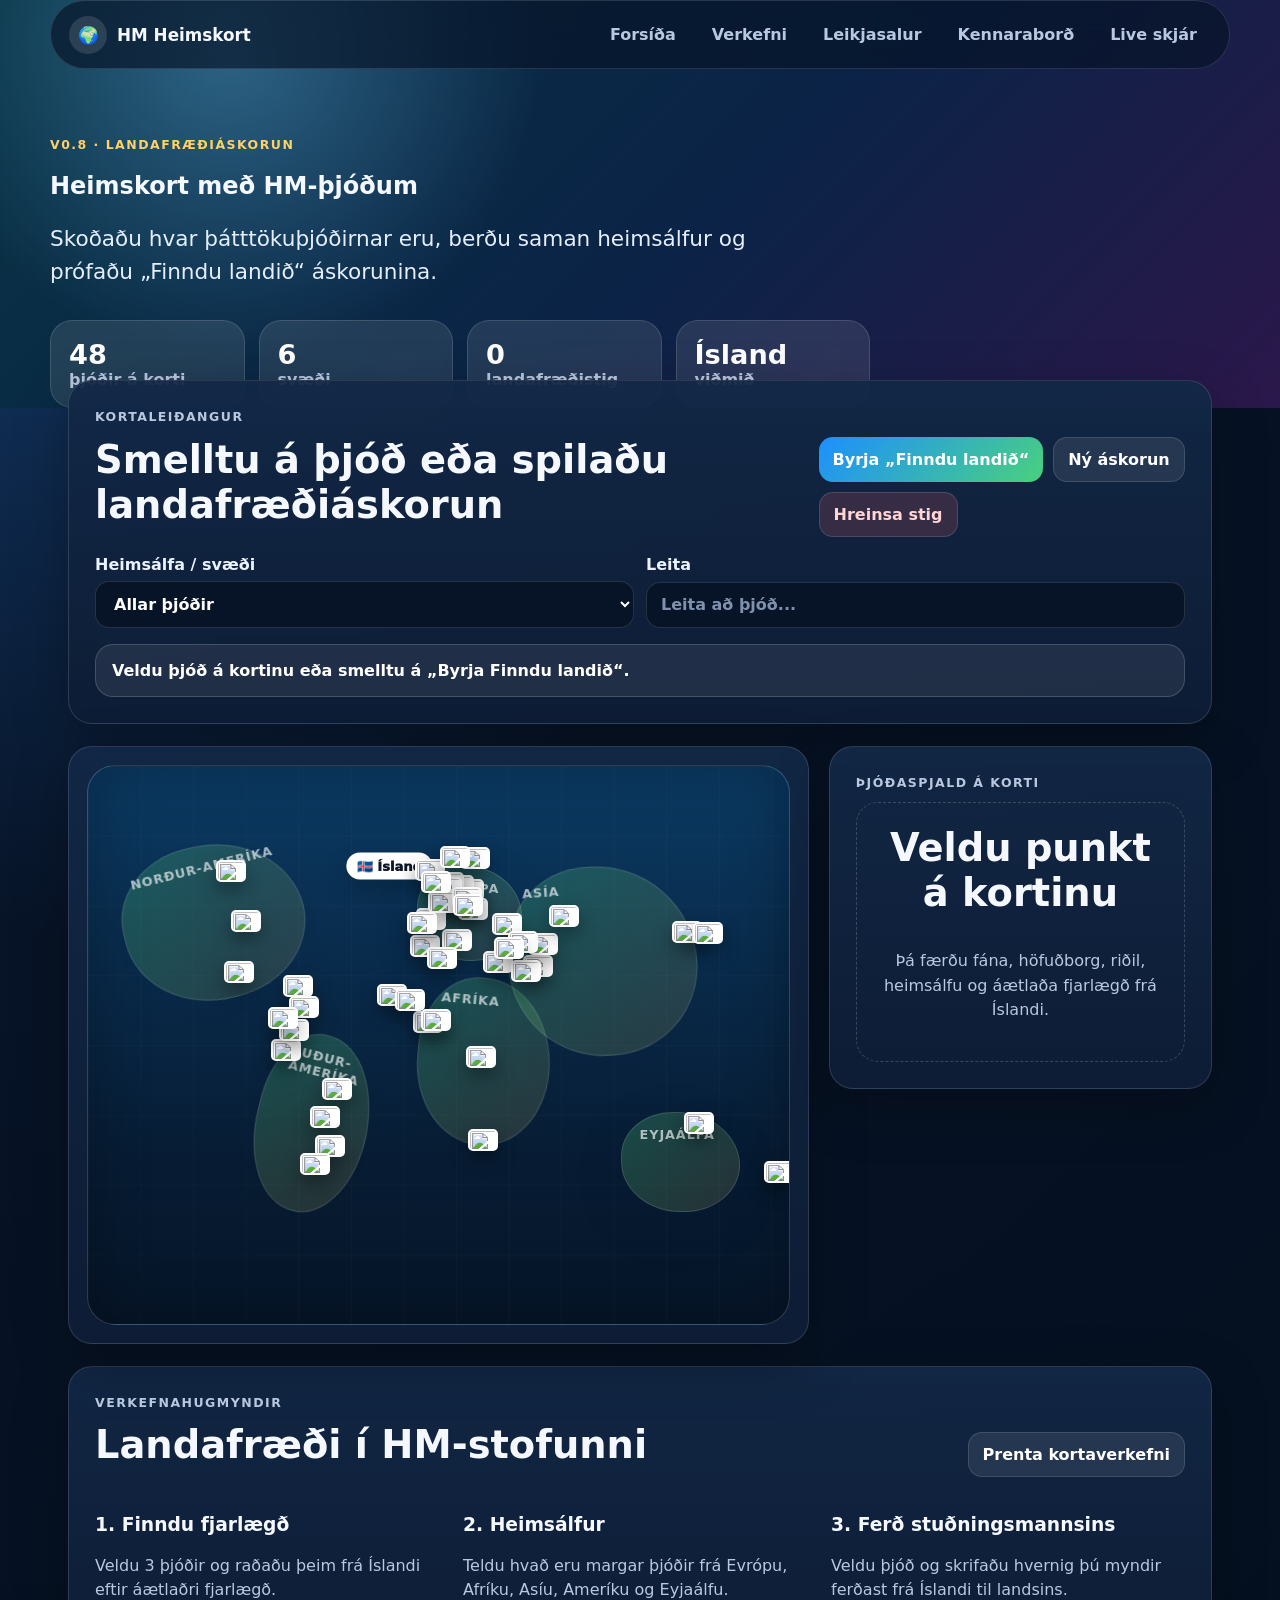
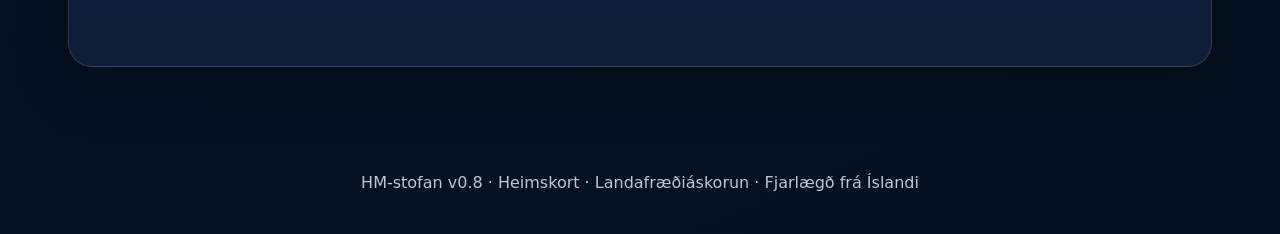
==== heimskort.html @ f8758a0c "Add v0.8 heimskort and fix game backgrounds" ====
<!doctype html>
<html lang="is">
<head>
  <meta charset="utf-8">
  <meta name="viewport" content="width=device-width, initial-scale=1">
  <title>Heimskort · HM-stofan 2026</title>
  <link rel="stylesheet" href="styles.css">
</head>
<body class="mapBody">
  <header class="subHero mapHero">
    <nav class="topbar">
      <div class="brand"><span class="ball">🌍</span><span>HM Heimskort</span></div>
      <div class="navlinks">
        <a href="index.html">Forsíða</a>
        <a href="verkefni.html">Verkefni</a>
        <a href="leikjasalur.html">Leikjasalur</a>
        <a href="kennarabord.html">Kennaraborð</a>
        <a href="skjar.html">Live skjár</a>
      </div>
    </nav>
    <section class="heroContent compactHero">
      <p class="eyebrow">v0.8 · Landafræðiáskorun</p>
      <h1>Heimskort með HM-þjóðum</h1>
      <p class="lead">Skoðaðu hvar þátttökuþjóðirnar eru, berðu saman heimsálfur og prófaðu „Finndu landið“ áskorunina.</p>
      <div class="heroStats">
        <div><strong>48</strong><span>þjóðir á korti</span></div>
        <div><strong id="continentCount">6</strong><span>svæði</span></div>
        <div><strong id="geoScoreHero">0</strong><span>landafræðistig</span></div>
        <div><strong>Ísland</strong><span>viðmið</span></div>
      </div>
    </section>
  </header>

  <main>
    <section class="panel mapControlPanel">
      <div class="sectionHead">
        <div>
          <p class="eyebrow">Kortaleiðangur</p>
          <h2>Smelltu á þjóð eða spilaðu landafræðiáskorun</h2>
        </div>
        <div class="buttonRow">
          <button id="geoChallengeBtn" class="primaryBtn" type="button">Byrja „Finndu landið“</button>
          <button id="newGeoQuestion" class="ghostBtn" type="button">Ný áskorun</button>
          <button id="resetGeoScore" class="dangerBtn" type="button">Hreinsa stig</button>
        </div>
      </div>
      <div class="mapFilters">
        <label>Heimsálfa / svæði
          <select id="continentFilter"><option value="all">Allar þjóðir</option></select>
        </label>
        <label>Leita
          <input id="mapSearch" type="search" placeholder="Leita að þjóð...">
        </label>
      </div>
      <div id="geoQuestion" class="geoQuestionBox">Veldu þjóð á kortinu eða smelltu á „Byrja Finndu landið“.</div>
    </section>

    <section class="mapLayout">
      <div class="panel worldMapPanel">
        <div class="worldMap" id="worldMap" aria-label="Heimskort með HM þjóðum">
          <div class="continentBlob northAmerica"><span>Norður-Ameríka</span></div>
          <div class="continentBlob southAmerica"><span>Suður-Ameríka</span></div>
          <div class="continentBlob europe"><span>Evrópa</span></div>
          <div class="continentBlob africa"><span>Afríka</span></div>
          <div class="continentBlob asia"><span>Asía</span></div>
          <div class="continentBlob oceania"><span>Eyjaálfa</span></div>
          <div class="icelandMarker" title="Ísland">🇮🇸 Ísland</div>
        </div>
      </div>
      <aside class="panel mapInfoPanel">
        <p class="eyebrow">Þjóðaspjald á korti</p>
        <div id="mapInfo" class="mapInfoEmpty">
          <h2>Veldu punkt á kortinu</h2>
          <p>Þá færðu fána, höfuðborg, riðil, heimsálfu og áætlaða fjarlægð frá Íslandi.</p>
        </div>
      </aside>
    </section>

    <section class="panel geoTasksPanel">
      <div class="sectionHead">
        <div>
          <p class="eyebrow">Verkefnahugmyndir</p>
          <h2>Landafræði í HM-stofunni</h2>
        </div>
        <button class="ghostBtn" type="button" onclick="window.print()">Prenta kortaverkefni</button>
      </div>
      <div class="teacherGrid">
        <article><h3>1. Finndu fjarlægð</h3><p>Veldu 3 þjóðir og raðaðu þeim frá Íslandi eftir áætlaðri fjarlægð.</p></article>
        <article><h3>2. Heimsálfur</h3><p>Teldu hvað eru margar þjóðir frá Evrópu, Afríku, Asíu, Ameríku og Eyjaálfu.</p></article>
        <article><h3>3. Ferð stuðningsmannsins</h3><p>Veldu þjóð og skrifaðu hvernig þú myndir ferðast frá Íslandi til landsins.</p></article>
      </div>
    </section>
  </main>

  <footer>
    <p>HM-stofan v0.8 · Heimskort · Landafræðiáskorun · Fjarlægð frá Íslandi</p>
  </footer>

  <script>
    const teams = [{"id": "MEX", "name": "Mexíkó", "english": "Mexico", "group": "A", "flag": "https://flagcdn.com/mx.svg", "capital": "Mexíkóborg", "population": "um 129 milljónir", "continent": "Norður-Ameríka", "languages": "spænska", "currency": "mexíkóskur pesi", "industries": "bílaframleiðsla, olía, ferðaþjónusta, matvælaframleiðsla, rafeindaiðnaður", "wcBest": "16-liða úrslit / fjórðungsúrslit 1970 og 1986", "fact": "Mexíkó er eitt gestgjafalandanna 2026 og opnunarleikurinn fer fram í Mexíkóborg.", "lat": 23.6, "lon": -102.5, "x": 21.53, "y": 36.89}, {"id": "RSA", "name": "Suður-Afríka", "english": "South Africa", "group": "A", "flag": "https://flagcdn.com/za.svg", "capital": "Pretoría, Höfðaborg og Bloemfontein", "population": "um 60 milljónir", "continent": "Afríka", "languages": "11 opinber tungumál, m.a. zúlú, xhosa, afríkanska og enska", "currency": "rand", "industries": "námuvinnsla, bílar, ferðaþjónusta, landbúnaður, fjármál", "wcBest": "riðlakeppni", "fact": "Suður-Afríka hélt HM 2010, fyrsta HM sem var haldið í Afríku.", "lat": -30.6, "lon": 22.9, "x": 56.36, "y": 67.0}, {"id": "KOR", "name": "Suður-Kórea", "english": "Korea Republic", "group": "A", "flag": "https://flagcdn.com/kr.svg", "capital": "Seúl", "population": "um 52 milljónir", "continent": "Asía", "languages": "kóreska", "currency": "won", "industries": "rafeindatækni, skipasmíði, bílar, hálfleiðarar, tækni", "wcBest": "4. sæti 2002", "fact": "Suður-Kórea náði í undanúrslit á heimavelli árið 2002.", "lat": 36.5, "lon": 127.9, "x": 85.53, "y": 29.72}, {"id": "CZE", "name": "Tékkland", "english": "Czechia", "group": "A", "flag": "https://flagcdn.com/cz.svg", "capital": "Prag", "population": "um 11 milljónir", "continent": "Evrópa", "languages": "tékkneska", "currency": "tékknesk króna", "industries": "bílar, vélaiðnaður, bjórframleiðsla, ferðaþjónusta, tækni", "wcBest": "úrslitaleikur sem Tékkóslóvakía 1934 og 1962", "fact": "Tékkland á sterka knattspyrnusögu í gegnum Tékkóslóvakíu.", "lat": 49.8, "lon": 15.5, "x": 54.31, "y": 22.33}, {"id": "CAN", "name": "Kanada", "english": "Canada", "group": "B", "flag": "https://flagcdn.com/ca.svg", "capital": "Ottawa", "population": "um 40 milljónir", "continent": "Norður-Ameríka", "languages": "enska og franska", "currency": "kanadadalur", "industries": "orka, námuvinnsla, skógrækt, tækni, þjónusta", "wcBest": "riðlakeppni", "fact": "Kanada er eitt gestgjafalandanna 2026.", "lat": 56.1, "lon": -106.3, "x": 20.47, "y": 18.83}, {"id": "BIH", "name": "Bosnía og Hersegóvína", "english": "Bosnia and Herzegovina", "group": "B", "flag": "https://flagcdn.com/ba.svg", "capital": "Sarajevo", "population": "um 3,2 milljónir", "continent": "Evrópa", "languages": "bosníska, króatíska og serbneska", "currency": "breytanlegt mark", "industries": "málmiðnaður, orka, timbur, ferðaþjónusta, landbúnaður", "wcBest": "riðlakeppni 2014", "fact": "Sarajevo hélt vetrarólympíuleikana 1984.", "lat": 43.9, "lon": 17.7, "x": 54.92, "y": 25.61}, {"id": "SUI", "name": "Sviss", "english": "Switzerland", "group": "B", "flag": "https://flagcdn.com/ch.svg", "capital": "Bern", "population": "um 9 milljónir", "continent": "Evrópa", "languages": "þýska, franska, ítalska og rómanska", "currency": "svissneskur franki", "industries": "lyfjaiðnaður, fjármál, úrsmíði, tækni, ferðaþjónusta", "wcBest": "fjórðungsúrslit", "fact": "Sviss er með fjögur opinber tungumál.", "lat": 46.8, "lon": 8.2, "x": 52.28, "y": 24.0}, {"id": "QAT", "name": "Katar", "english": "Qatar", "group": "B", "flag": "https://flagcdn.com/qa.svg", "capital": "Doha", "population": "um 3 milljónir", "continent": "Asía", "languages": "arabíska", "currency": "kataríal", "industries": "jarðgas, olía, flug, fjármál, byggingariðnaður", "wcBest": "riðlakeppni 2022", "fact": "Katar hélt HM 2022.", "lat": 25.3, "lon": 51.2, "x": 64.22, "y": 35.94}, {"id": "BRA", "name": "Brasilía", "english": "Brazil", "group": "C", "flag": "https://flagcdn.com/br.svg", "capital": "Brasília", "population": "um 203 milljónir", "continent": "Suður-Ameríka", "languages": "portúgalska", "currency": "real", "industries": "landbúnaður, námuvinnsla, olía, bílar, flugvélar", "wcBest": "heimsmeistari 5 sinnum", "fact": "Brasilía er sigursælasta þjóð HM-sögunnar.", "lat": -14.2, "lon": -51.9, "x": 35.58, "y": 57.89}, {"id": "HAI", "name": "Haítí", "english": "Haiti", "group": "C", "flag": "https://flagcdn.com/ht.svg", "capital": "Port-au-Prince", "population": "um 11,5 milljónir", "continent": "Norður-Ameríka/Karabíska hafið", "languages": "haítísk kreólska og franska", "currency": "gourde", "industries": "landbúnaður, textíll, þjónusta, ferðaþjónusta", "wcBest": "riðlakeppni 1974", "fact": "Haítí er aftur komið á HM eftir langt hlé.", "lat": 19.0, "lon": -72.3, "x": 29.92, "y": 39.44}, {"id": "MAR", "name": "Marokkó", "english": "Morocco", "group": "C", "flag": "https://flagcdn.com/ma.svg", "capital": "Rabat", "population": "um 37 milljónir", "continent": "Afríka", "languages": "arabíska og amazigh", "currency": "dirham", "industries": "fosföt, landbúnaður, textíll, ferðaþjónusta, bílar", "wcBest": "4. sæti 2022", "fact": "Marokkó varð fyrsta afríska liðið til að komast í undanúrslit HM.", "lat": 31.8, "lon": -7.1, "x": 48.03, "y": 32.33}, {"id": "SCO", "name": "Skotland", "english": "Scotland", "group": "C", "flag": "https://flagcdn.com/gb-sct.svg", "capital": "Edinborg", "population": "um 5,5 milljónir", "continent": "Evrópa", "languages": "enska, skosk gelíska og skoska", "currency": "pund sterling", "industries": "orka, whisky, ferðaþjónusta, fjármál, menntun", "wcBest": "riðlakeppni", "fact": "Skotland á ástríðufulla stuðningsmenn og langa fótboltasögu.", "lat": 56.5, "lon": -4.2, "x": 48.83, "y": 18.61}, {"id": "USA", "name": "Bandaríkin", "english": "USA", "group": "D", "flag": "https://flagcdn.com/us.svg", "capital": "Washington, D.C.", "population": "um 335 milljónir", "continent": "Norður-Ameríka", "languages": "enska", "currency": "Bandaríkjadalur", "industries": "tækni, fjármál, kvikmyndir, landbúnaður, iðnaður", "wcBest": "3. sæti 1930", "fact": "Bandaríkin eru eitt gestgjafalandanna 2026.", "lat": 39.8, "lon": -98.6, "x": 22.61, "y": 27.89}, {"id": "PAR", "name": "Paragvæ", "english": "Paraguay", "group": "D", "flag": "https://flagcdn.com/py.svg", "capital": "Asunción", "population": "um 7 milljónir", "continent": "Suður-Ameríka", "languages": "spænska og gvaraní", "currency": "gvaraní", "industries": "landbúnaður, nautgriparækt, vatnsafl, soja, þjónusta", "wcBest": "fjórðungsúrslit 2010", "fact": "Paragvæ hefur oft verið þekkt fyrir sterkan varnarleik.", "lat": -23.4, "lon": -58.4, "x": 33.78, "y": 63.0}, {"id": "AUS", "name": "Ástralía", "english": "Australia", "group": "D", "flag": "https://flagcdn.com/au.svg", "capital": "Canberra", "population": "um 27 milljónir", "continent": "Eyjaálfa", "languages": "enska", "currency": "ástralskur dalur", "industries": "námuvinnsla, landbúnaður, menntun, ferðaþjónusta, þjónusta", "wcBest": "16-liða úrslit", "fact": "Ástralía keppir í Asíusambandinu í knattspyrnu.", "lat": -25.3, "lon": 133.8, "x": 87.17, "y": 64.06}, {"id": "TUR", "name": "Tyrkland", "english": "Türkiye", "group": "D", "flag": "https://flagcdn.com/tr.svg", "capital": "Ankara", "population": "um 85 milljónir", "continent": "Evrópa/Asía", "languages": "tyrkneska", "currency": "tyrknesk líra", "industries": "textíll, bílar, ferðaþjónusta, landbúnaður, byggingariðnaður", "wcBest": "3. sæti 2002", "fact": "Tyrkland náði frábærum árangri á HM 2002.", "lat": 39.0, "lon": 35.2, "x": 59.78, "y": 28.33}, {"id": "GER", "name": "Þýskaland", "english": "Germany", "group": "E", "flag": "https://flagcdn.com/de.svg", "capital": "Berlín", "population": "um 84 milljónir", "continent": "Evrópa", "languages": "þýska", "currency": "evra", "industries": "bílar, vélaiðnaður, efnavörur, tækni, lyf", "wcBest": "heimsmeistari 4 sinnum", "fact": "Þýskaland hefur unnið HM fjórum sinnum.", "lat": 51.2, "lon": 10.5, "x": 52.92, "y": 21.56}, {"id": "CIV", "name": "Fílabeinsströndin", "english": "Côte d'Ivoire", "group": "E", "flag": "https://flagcdn.com/ci.svg", "capital": "Yamoussoukro", "population": "um 30 milljónir", "continent": "Afríka", "languages": "franska", "currency": "vesturafrískur franki", "industries": "kakó, kaffi, olía, landbúnaður, þjónusta", "wcBest": "riðlakeppni", "fact": "Fílabeinsströndin er einn stærsti kakóframleiðandi heims.", "lat": 7.5, "lon": -5.5, "x": 48.47, "y": 45.83}, {"id": "ECU", "name": "Ekvador", "english": "Ecuador", "group": "E", "flag": "https://flagcdn.com/ec.svg", "capital": "Quito", "population": "um 18 milljónir", "continent": "Suður-Ameríka", "languages": "spænska", "currency": "Bandaríkjadalur", "industries": "olía, bananar, sjávarútvegur, blóm, ferðaþjónusta", "wcBest": "16-liða úrslit 2006", "fact": "Quito er ein hæst liggjandi höfuðborg heims.", "lat": -1.8, "lon": -78.2, "x": 28.28, "y": 51.0}, {"id": "CUW", "name": "Curaçao", "english": "Curaçao", "group": "E", "flag": "https://flagcdn.com/cw.svg", "capital": "Willemstad", "population": "um 150 þúsund", "continent": "Karabíska hafið", "languages": "papiamentu, hollenska og enska", "currency": "hollenskur Antillugyllini", "industries": "ferðaþjónusta, olíuvinnsla, siglingar, fjármál, þjónusta", "wcBest": "fyrsta þátttaka", "fact": "Curaçao er meðal minnstu þjóða/svæða sem hafa komist á HM.", "lat": 12.2, "lon": -69.0, "x": 30.83, "y": 43.22}, {"id": "NED", "name": "Holland", "english": "Netherlands", "group": "F", "flag": "https://flagcdn.com/nl.svg", "capital": "Amsterdam", "population": "um 18 milljónir", "continent": "Evrópa", "languages": "hollenska", "currency": "evra", "industries": "landbúnaður, flutningar, tækni, fjármál, efnavörur", "wcBest": "úrslitaleikur 1974, 1978 og 2010", "fact": "Holland er þekkt fyrir Total Football og sterka fótboltahefð.", "lat": 52.1, "lon": 5.3, "x": 51.47, "y": 21.06}, {"id": "JPN", "name": "Japan", "english": "Japan", "group": "F", "flag": "https://flagcdn.com/jp.svg", "capital": "Tókýó", "population": "um 124 milljónir", "continent": "Asía", "languages": "japanska", "currency": "jen", "industries": "bílar, rafeindatækni, vélmenni, tækni, skipasmíði", "wcBest": "16-liða úrslit", "fact": "Japan hefur orðið eitt öflugasta lið Asíu.", "lat": 36.2, "lon": 138.3, "x": 88.42, "y": 29.89}, {"id": "SWE", "name": "Svíþjóð", "english": "Sweden", "group": "F", "flag": "https://flagcdn.com/se.svg", "capital": "Stokkhólmur", "population": "um 10,5 milljónir", "continent": "Evrópa", "languages": "sænska", "currency": "sænsk króna", "industries": "tækni, bílar, skógarafurðir, tónlist, lyf", "wcBest": "2. sæti 1958", "fact": "Svíþjóð komst í úrslit á heimavelli 1958.", "lat": 60.1, "lon": 18.6, "x": 55.17, "y": 16.61}, {"id": "TUN", "name": "Túnis", "english": "Tunisia", "group": "F", "flag": "https://flagcdn.com/tn.svg", "capital": "Túnis", "population": "um 12 milljónir", "continent": "Afríka", "languages": "arabíska", "currency": "túnískur dínar", "industries": "ferðaþjónusta, textíll, ólífuolía, fosföt, þjónusta", "wcBest": "riðlakeppni", "fact": "Túnis var fyrsta afríska liðið til að vinna leik á HM, árið 1978.", "lat": 33.9, "lon": 9.5, "x": 52.64, "y": 31.17}, {"id": "BEL", "name": "Belgía", "english": "Belgium", "group": "G", "flag": "https://flagcdn.com/be.svg", "capital": "Brussel", "population": "um 12 milljónir", "continent": "Evrópa", "languages": "hollenska, franska og þýska", "currency": "evra", "industries": "lyf, efnavörur, súkkulaði, flutningar, þjónusta", "wcBest": "3. sæti 2018", "fact": "Brussel er mikilvæg miðstöð Evrópusambandsins.", "lat": 50.5, "lon": 4.5, "x": 51.25, "y": 21.94}, {"id": "IRN", "name": "Íran", "english": "IR Iran", "group": "G", "flag": "https://flagcdn.com/ir.svg", "capital": "Teheran", "population": "um 89 milljónir", "continent": "Asía", "languages": "persneska", "currency": "ríal", "industries": "olía, gas, bílar, landbúnaður, handverk", "wcBest": "riðlakeppni", "fact": "Íran er eitt sigursælasta landslið Asíu.", "lat": 32.4, "lon": 53.7, "x": 64.92, "y": 32.0}, {"id": "NZL", "name": "Nýja-Sjáland", "english": "New Zealand", "group": "G", "flag": "https://flagcdn.com/nz.svg", "capital": "Wellington", "population": "um 5,2 milljónir", "continent": "Eyjaálfa", "languages": "enska og maorí", "currency": "nýsjálenskur dalur", "industries": "landbúnaður, mjólkurvörur, ferðaþjónusta, kvikmyndir, þjónusta", "wcBest": "riðlakeppni", "fact": "Nýja-Sjáland er þekkt fyrir All Whites í knattspyrnu.", "lat": -40.9, "lon": 174.9, "x": 98.58, "y": 72.72}, {"id": "EGY", "name": "Egyptaland", "english": "Egypt", "group": "G", "flag": "https://flagcdn.com/eg.svg", "capital": "Kaíró", "population": "um 113 milljónir", "continent": "Afríka", "languages": "arabíska", "currency": "egypskt pund", "industries": "ferðaþjónusta, Suez-skurðurinn, landbúnaður, gas, textíll", "wcBest": "riðlakeppni", "fact": "Egyptaland á eina elstu menningarsögu heims.", "lat": 26.8, "lon": 30.8, "x": 58.56, "y": 35.11}, {"id": "URU", "name": "Úrúgvæ", "english": "Uruguay", "group": "H", "flag": "https://flagcdn.com/uy.svg", "capital": "Montevideo", "population": "um 3,5 milljónir", "continent": "Suður-Ameríka", "languages": "spænska", "currency": "úrúgvæskur pesi", "industries": "nautgriparækt, landbúnaður, ferðaþjónusta, tækni, þjónusta", "wcBest": "heimsmeistari 2 sinnum", "fact": "Úrúgvæ vann fyrsta HM árið 1930.", "lat": -32.5, "lon": -55.8, "x": 34.5, "y": 68.06}, {"id": "KSA", "name": "Sádi-Arabía", "english": "Saudi Arabia", "group": "H", "flag": "https://flagcdn.com/sa.svg", "capital": "Ríad", "population": "um 36 milljónir", "continent": "Asía", "languages": "arabíska", "currency": "sádíarabískur ríal", "industries": "olía, gas, byggingar, fjármál, ferðaþjónusta", "wcBest": "16-liða úrslit 1994", "fact": "Sádi-Arabía vann Argentínu í einum óvæntasta leik HM 2022.", "lat": 23.9, "lon": 45.1, "x": 62.53, "y": 36.72}, {"id": "ESP", "name": "Spánn", "english": "Spain", "group": "H", "flag": "https://flagcdn.com/es.svg", "capital": "Madrid", "population": "um 48 milljónir", "continent": "Evrópa", "languages": "spænska og fleiri svæðistungumál", "currency": "evra", "industries": "ferðaþjónusta, bílar, landbúnaður, textíll, orka", "wcBest": "heimsmeistari 2010", "fact": "Spánn varð heimsmeistari í fyrsta sinn árið 2010.", "lat": 40.5, "lon": -3.7, "x": 48.97, "y": 27.5}, {"id": "CPV", "name": "Grænhöfðaeyjar", "english": "Cabo Verde", "group": "H", "flag": "https://flagcdn.com/cv.svg", "capital": "Praia", "population": "um 600 þúsund", "continent": "Afríka", "languages": "portúgalska og kreólska", "currency": "grænhöfðeyskur skúti", "industries": "ferðaþjónusta, fiskveiðar, þjónusta, flutningar, endurnýjanleg orka", "wcBest": "fyrsta þátttaka", "fact": "Grænhöfðaeyjar eru eyjaríki í Atlantshafi.", "lat": 16.0, "lon": -24.0, "x": 43.33, "y": 41.11}, {"id": "FRA", "name": "Frakkland", "english": "France", "group": "I", "flag": "https://flagcdn.com/fr.svg", "capital": "París", "population": "um 68 milljónir", "continent": "Evrópa", "languages": "franska", "currency": "evra", "industries": "flugvélar, lúxusvörur, ferðaþjónusta, landbúnaður, orka", "wcBest": "heimsmeistari 1998 og 2018", "fact": "Frakkland hefur unnið HM tvisvar.", "lat": 46.2, "lon": 2.2, "x": 50.61, "y": 24.33}, {"id": "SEN", "name": "Senegal", "english": "Senegal", "group": "I", "flag": "https://flagcdn.com/sn.svg", "capital": "Dakar", "population": "um 18 milljónir", "continent": "Afríka", "languages": "franska og wolof", "currency": "vesturafrískur franki", "industries": "fiskveiðar, jarðhnetur, fosföt, ferðaþjónusta, þjónusta", "wcBest": "fjórðungsúrslit 2002", "fact": "Senegal vann heimsmeistara Frakka í opnunarleik HM 2002.", "lat": 14.5, "lon": -14.5, "x": 45.97, "y": 41.94}, {"id": "IRQ", "name": "Írak", "english": "Iraq", "group": "I", "flag": "https://flagcdn.com/iq.svg", "capital": "Bagdad", "population": "um 46 milljónir", "continent": "Asía", "languages": "arabíska og kúrdíska", "currency": "írakskur dínar", "industries": "olía, gas, landbúnaður, byggingar, þjónusta", "wcBest": "riðlakeppni 1986", "fact": "Írak er aftur í sviðsljósinu á HM 2026.", "lat": 33.2, "lon": 43.7, "x": 62.14, "y": 31.56}, {"id": "NOR", "name": "Noregur", "english": "Norway", "group": "I", "flag": "https://flagcdn.com/no.svg", "capital": "Osló", "population": "um 5,5 milljónir", "continent": "Evrópa", "languages": "norska", "currency": "norsk króna", "industries": "olía, gas, sjávarútvegur, skip, endurnýjanleg orka", "wcBest": "16-liða úrslit 1998", "fact": "Noregur á sterkt lið með stórstjörnum í sóknarleik.", "lat": 60.5, "lon": 8.5, "x": 52.36, "y": 16.39}, {"id": "ARG", "name": "Argentína", "english": "Argentina", "group": "J", "flag": "https://flagcdn.com/ar.svg", "capital": "Buenos Aires", "population": "um 46 milljónir", "continent": "Suður-Ameríka", "languages": "spænska", "currency": "argentínskur pesi", "industries": "landbúnaður, nautakjöt, vín, orka, tækni", "wcBest": "heimsmeistari 3 sinnum", "fact": "Argentína vann HM 2022 með Lionel Messi í lykilhlutverki.", "lat": -38.4, "lon": -63.6, "x": 32.33, "y": 71.33}, {"id": "ALG", "name": "Alsír", "english": "Algeria", "group": "J", "flag": "https://flagcdn.com/dz.svg", "capital": "Algeirsborg", "population": "um 46 milljónir", "continent": "Afríka", "languages": "arabíska og amazigh", "currency": "alsírskur dínar", "industries": "olía, gas, landbúnaður, byggingariðnaður, þjónusta", "wcBest": "16-liða úrslit 2014", "fact": "Alsír á sterka fótboltahefð í Norður-Afríku.", "lat": 28.0, "lon": 1.7, "x": 50.47, "y": 34.44}, {"id": "AUT", "name": "Austurríki", "english": "Austria", "group": "J", "flag": "https://flagcdn.com/at.svg", "capital": "Vín", "population": "um 9 milljónir", "continent": "Evrópa", "languages": "þýska", "currency": "evra", "industries": "vélaiðnaður, ferðaþjónusta, tónlistarmenning, tækni, þjónusta", "wcBest": "3. sæti 1954", "fact": "Austurríki á langa fótboltasögu í Evrópu.", "lat": 47.5, "lon": 14.6, "x": 54.06, "y": 23.61}, {"id": "JOR", "name": "Jórdanía", "english": "Jordan", "group": "J", "flag": "https://flagcdn.com/jo.svg", "capital": "Amman", "population": "um 11 milljónir", "continent": "Asía", "languages": "arabíska", "currency": "jórdanskur dínar", "industries": "ferðaþjónusta, fosföt, potask, þjónusta, upplýsingatækni", "wcBest": "fyrsta þátttaka", "fact": "Petra í Jórdaníu er eitt þekktasta fornleifasvæði heims.", "lat": 31.2, "lon": 36.5, "x": 60.14, "y": 32.67}, {"id": "POR", "name": "Portúgal", "english": "Portugal", "group": "K", "flag": "https://flagcdn.com/pt.svg", "capital": "Lissabon", "population": "um 10,5 milljónir", "continent": "Evrópa", "languages": "portúgalska", "currency": "evra", "industries": "ferðaþjónusta, vín, textíll, tækni, sjávarútvegur", "wcBest": "3. sæti 1966", "fact": "Portúgal er þekkt fyrir tæknilega sterka leikmenn og mikla fótboltahefð.", "lat": 39.4, "lon": -8.2, "x": 47.72, "y": 28.11}, {"id": "COD", "name": "Kongó DR", "english": "Congo DR", "group": "K", "flag": "https://flagcdn.com/cd.svg", "capital": "Kinshasa", "population": "um 105 milljónir", "continent": "Afríka", "languages": "franska og fleiri tungumál", "currency": "kongóskur franki", "industries": "námuvinnsla, kopar, kóbalt, landbúnaður, vatnsafl", "wcBest": "riðlakeppni sem Zaír 1974", "fact": "Kongó DR er auðugt af mikilvægum jarðefnum.", "lat": -4.0, "lon": 21.8, "x": 56.06, "y": 52.22}, {"id": "UZB", "name": "Úsbekistan", "english": "Uzbekistan", "group": "K", "flag": "https://flagcdn.com/uz.svg", "capital": "Taskent", "population": "um 37 milljónir", "continent": "Asía", "languages": "úsbekska", "currency": "som", "industries": "bómull, gull, gas, textíll, landbúnaður", "wcBest": "fyrsta þátttaka", "fact": "Úsbekistan er að taka þátt á HM í fyrsta sinn.", "lat": 41.4, "lon": 64.6, "x": 67.94, "y": 27.0}, {"id": "COL", "name": "Kólumbía", "english": "Colombia", "group": "K", "flag": "https://flagcdn.com/co.svg", "capital": "Bogotá", "population": "um 52 milljónir", "continent": "Suður-Ameríka", "languages": "spænska", "currency": "kólumbískur pesi", "industries": "kaffi, olía, blóm, námuvinnsla, ferðaþjónusta", "wcBest": "fjórðungsúrslit 2014", "fact": "Kólumbía er fræg fyrir ástríðufulla fótboltamenningu.", "lat": 4.6, "lon": -74.1, "x": 29.42, "y": 47.44}, {"id": "ENG", "name": "England", "english": "England", "group": "L", "flag": "https://flagcdn.com/gb-eng.svg", "capital": "London", "population": "um 57 milljónir", "continent": "Evrópa", "languages": "enska", "currency": "pund sterling", "industries": "fjármál, tækni, menning, menntun, ferðaþjónusta", "wcBest": "heimsmeistari 1966", "fact": "England vann HM á heimavelli árið 1966.", "lat": 52.4, "lon": -1.2, "x": 49.67, "y": 20.89}, {"id": "GHA", "name": "Gana", "english": "Ghana", "group": "L", "flag": "https://flagcdn.com/gh.svg", "capital": "Accra", "population": "um 34 milljónir", "continent": "Afríka", "languages": "enska og mörg staðbundin tungumál", "currency": "cedi", "industries": "gull, kakó, olía, landbúnaður, þjónusta", "wcBest": "fjórðungsúrslit 2010", "fact": "Gana var aðeins einni vítaspyrnu frá undanúrslitum HM 2010.", "lat": 7.9, "lon": -1.0, "x": 49.72, "y": 45.61}, {"id": "PAN", "name": "Panama", "english": "Panama", "group": "L", "flag": "https://flagcdn.com/pa.svg", "capital": "Panama-borg", "population": "um 4,5 milljónir", "continent": "Norður-Ameríka/Mið-Ameríka", "languages": "spænska", "currency": "balboa og Bandaríkjadalur", "industries": "Panamaskurðurinn, flutningar, bankar, ferðaþjónusta, þjónusta", "wcBest": "riðlakeppni 2018", "fact": "Panamaskurðurinn er ein mikilvægasta siglingaleið heims.", "lat": 8.5, "lon": -80.0, "x": 27.78, "y": 45.28}, {"id": "CRO", "name": "Króatía", "english": "Croatia", "group": "L", "flag": "https://flagcdn.com/hr.svg", "capital": "Zagreb", "population": "um 3,9 milljónir", "continent": "Evrópa", "languages": "króatíska", "currency": "evra", "industries": "ferðaþjónusta, skipasmíði, matvæli, lyf, þjónusta", "wcBest": "2. sæti 2018", "fact": "Króatía hefur náð ótrúlegum árangri miðað við fólksfjölda.", "lat": 45.1, "lon": 15.2, "x": 54.22, "y": 24.94}];
    const ICELAND = { lat: 64.9631, lon: -19.0208 };
    const STORE = 'hmstofa_geo_v08';
    let currentTarget = null;
    let challengeActive = false;
    const $ = id => document.getElementById(id);

    function loadGeoScore(){
      try { return JSON.parse(localStorage.getItem(STORE)) || {score:0,tries:0}; } catch { return {score:0,tries:0}; }
    }
    function saveGeoScore(delta){
      const s = loadGeoScore(); s.score += delta; s.tries += 1; localStorage.setItem(STORE, JSON.stringify(s)); renderScore();
    }
    function renderScore(){ $('geoScoreHero').textContent = loadGeoScore().score || 0; }
    function toRad(v){ return v * Math.PI / 180; }
    function distanceKm(a,b){
      const R=6371, dLat=toRad(b.lat-a.lat), dLon=toRad(b.lon-a.lon);
      const x=Math.sin(dLat/2)**2 + Math.cos(toRad(a.lat))*Math.cos(toRad(b.lat))*Math.sin(dLon/2)**2;
      return Math.round(R * 2 * Math.atan2(Math.sqrt(x), Math.sqrt(1-x)));
    }
    function continentBase(cont){
      if(cont.includes('Evrópa')) return 'Evrópa';
      if(cont.includes('Afríka')) return 'Afríka';
      if(cont.includes('Asía')) return 'Asía';
      if(cont.includes('Suður-Ameríka')) return 'Suður-Ameríka';
      if(cont.includes('Eyjaálfa')) return 'Eyjaálfa';
      return 'Norður-Ameríka/Karabíska';
    }
    function setupFilters(){
      const values = [...new Set(teams.map(t=>continentBase(t.continent)))].sort();
      $('continentCount').textContent = values.length;
      $('continentFilter').innerHTML += values.map(v=>`<option value="${v}">${v}</option>`).join('');
      $('continentFilter').addEventListener('change', renderDots);
      $('mapSearch').addEventListener('input', renderDots);
    }
    function renderDots(){
      document.querySelectorAll('.countryDot').forEach(el=>el.remove());
      const filter = $('continentFilter').value;
      const q = $('mapSearch').value.trim().toLowerCase();
      teams.forEach(t=>{
        const base = continentBase(t.continent);
        const show = (filter==='all' || base===filter) && (!q || t.name.toLowerCase().includes(q) || t.english.toLowerCase().includes(q));
        if(!show) return;
        const btn = document.createElement('button');
        btn.className = 'countryDot';
        btn.style.left = t.x + '%'; btn.style.top = t.y + '%';
        btn.title = `${t.name} · Riðill ${t.group}`;
        btn.innerHTML = `<img src="${t.flag}" alt=""><span>${t.name}</span>`;
        btn.addEventListener('click',()=>selectTeam(t, btn));
        $('worldMap').appendChild(btn);
      });
    }
    function selectTeam(t, btn){
      document.querySelectorAll('.countryDot').forEach(d=>d.classList.remove('selected','wrongDot','rightDot'));
      btn.classList.add('selected');
      if(challengeActive && currentTarget){
        if(t.id === currentTarget.id){
          btn.classList.add('rightDot');
          $('geoQuestion').innerHTML = `✅ Rétt! Þetta er <strong>${t.name}</strong>. +10 stig.`;
          saveGeoScore(10);
          challengeActive = false;
        } else {
          btn.classList.add('wrongDot');
          $('geoQuestion').innerHTML = `❌ Þetta er ${t.name}. Reyndu aftur að finna <strong>${currentTarget.name}</strong>.`;
          saveGeoScore(0);
        }
      }
      showInfo(t);
    }
    function showInfo(t){
      const km = distanceKm(ICELAND, t);
      $('mapInfo').className = 'mapInfoCard';
      $('mapInfo').innerHTML = `
        <img src="${t.flag}" alt="Fáni ${t.name}">
        <h2>${t.name}</h2>
        <div class="mapFacts">
          <span><b>Riðill</b>${t.group}</span>
          <span><b>Höfuðborg</b>${t.capital}</span>
          <span><b>Heimsálfa/svæði</b>${t.continent}</span>
          <span><b>Frá Íslandi</b>um ${km.toLocaleString('is-IS')} km</span>
          <span><b>Íbúafjöldi</b>${t.population}</span>
          <span><b>HM-saga</b>${t.wcBest}</span>
        </div>
        <p class="smallNote"><strong>Verkefni:</strong> Finndu eina leið til að ferðast frá Íslandi til ${t.name} og skrifaðu hvaða lönd eða haf þú ferð yfir.</p>
      `;
    }
    function newChallenge(){
      currentTarget = teams[Math.floor(Math.random()*teams.length)];
      challengeActive = true;
      document.querySelectorAll('.countryDot').forEach(d=>d.classList.remove('selected','wrongDot','rightDot'));
      $('geoQuestion').innerHTML = `🌍 Finndu á kortinu: <strong>${currentTarget.name}</strong> <span class="geoHint">Riðill ${currentTarget.group} · ${continentBase(currentTarget.continent)}</span>`;
    }
    $('geoChallengeBtn').addEventListener('click', newChallenge);
    $('newGeoQuestion').addEventListener('click', newChallenge);
    $('resetGeoScore').addEventListener('click',()=>{ localStorage.removeItem(STORE); renderScore(); });
    setupFilters(); renderDots(); renderScore();
  </script>
</body>
</html>
---- styles.css ----
:root{
  --bg:#071326; --panel:#0e1d36; --panel2:#122846; --text:#f5f8ff; --muted:#b9c8df;
  --line:rgba(255,255,255,.13); --gold:#ffd166; --green:#49d17d; --blue:#71c7ff; --red:#ff6b6b;
  --shadow:0 18px 55px rgba(0,0,0,.28); --radius:24px;
}
*{box-sizing:border-box} html{scroll-behavior:smooth} body{margin:0;font-family:system-ui,-apple-system,Segoe UI,Roboto,Arial,sans-serif;background:radial-gradient(circle at top left,#153f72 0,#071326 42%,#04101f 100%);color:var(--text)}
a{color:inherit}.hero{min-height:72vh;padding:20px;background:linear-gradient(120deg,rgba(7,19,38,.4),rgba(7,19,38,.85)),url('https://images.unsplash.com/photo-1508098682722-e99c43a406b2?auto=format&fit=crop&w=1800&q=80') center/cover;position:relative;overflow:hidden}.hero:after{content:"";position:absolute;inset:auto -10% -30% -10%;height:260px;background:radial-gradient(circle,rgba(255,209,102,.24),transparent 62%);pointer-events:none}.topbar{display:flex;align-items:center;justify-content:space-between;gap:16px;max-width:1180px;margin:0 auto;padding:14px 18px;border:1px solid var(--line);background:rgba(7,19,38,.66);backdrop-filter:blur(16px);border-radius:999px;position:relative;z-index:2}.brand{display:flex;align-items:center;gap:10px;font-weight:900;font-size:1.05rem}.ball{display:grid;place-items:center;width:38px;height:38px;border-radius:50%;background:rgba(255,255,255,.12)}.navlinks{display:flex;gap:8px;flex-wrap:wrap}.navlinks a{padding:10px 14px;border-radius:999px;text-decoration:none;color:var(--muted);font-weight:700}.navlinks a:hover{background:rgba(255,255,255,.1);color:white}.heroContent{max-width:1180px;margin:92px auto 0;position:relative;z-index:2}.eyebrow{text-transform:uppercase;letter-spacing:.12em;color:var(--gold);font-weight:900;font-size:.78rem;margin:0 0 10px}.hero h1{font-size:clamp(2.5rem,7vw,5.5rem);line-height:.95;max-width:920px;margin:0 0 22px}.lead{font-size:clamp(1.08rem,2vw,1.35rem);color:#e5eefc;max-width:780px;line-height:1.55}.heroStats{display:grid;grid-template-columns:repeat(4,minmax(130px,1fr));gap:14px;max-width:820px;margin-top:32px}.heroStats div{padding:18px;border:1px solid var(--line);border-radius:22px;background:rgba(255,255,255,.1);backdrop-filter:blur(14px)}.heroStats strong{display:block;font-size:1.7rem;color:white}.heroStats span{color:var(--muted);font-weight:700}main{max-width:1180px;margin:-54px auto 0;padding:0 18px 42px;position:relative;z-index:3}.panel{background:linear-gradient(180deg,rgba(18,40,70,.94),rgba(14,29,54,.98));border:1px solid var(--line);border-radius:var(--radius);box-shadow:var(--shadow);padding:26px;margin-bottom:22px}.introGrid{display:grid;grid-template-columns:1.5fr 1fr 1fr;gap:16px}.panel h2{font-size:clamp(1.6rem,3vw,2.4rem);margin:0 0 10px}.panel p{color:var(--muted);line-height:1.55}.miniCard{background:rgba(255,255,255,.07);border:1px solid var(--line);border-radius:20px;padding:18px}.miniCard h3,.teacher h3{margin-top:0}.accent{background:linear-gradient(135deg,rgba(255,209,102,.18),rgba(113,199,255,.1))}.sectionHead{display:flex;align-items:flex-end;justify-content:space-between;gap:16px;margin-bottom:18px}.filters{display:flex;gap:10px;flex-wrap:wrap;justify-content:flex-end}input,select{border:1px solid var(--line);background:#071326;color:white;border-radius:14px;padding:12px 14px;font:inherit;outline:none}input::placeholder{color:#7f91ad}.hint{max-width:470px;margin:0}.teamGrid{display:grid;grid-template-columns:repeat(auto-fill,minmax(155px,1fr));gap:14px}.teamCard{border:1px solid var(--line);background:rgba(255,255,255,.075);border-radius:22px;padding:14px;text-align:left;color:white;cursor:pointer;transition:.18s transform,.18s background;min-height:174px}.teamCard:hover{transform:translateY(-4px);background:rgba(255,255,255,.12)}.flag{width:100%;height:88px;object-fit:cover;border-radius:14px;border:1px solid var(--line);background:white}.teamCard h3{margin:12px 0 4px;font-size:1.04rem}.pill{display:inline-flex;align-items:center;gap:6px;border:1px solid var(--line);border-radius:999px;padding:5px 9px;color:var(--muted);font-size:.82rem;font-weight:800}.groupsWrap{display:grid;grid-template-columns:repeat(auto-fit,minmax(330px,1fr));gap:16px}.groupCard{border:1px solid var(--line);border-radius:22px;background:rgba(255,255,255,.06);overflow:hidden}.groupCard h3{margin:0;padding:16px 18px;background:rgba(255,255,255,.08)}table{width:100%;border-collapse:collapse}th,td{padding:10px;border-top:1px solid var(--line);text-align:left;color:var(--muted);font-size:.92rem}th{color:white;background:rgba(0,0,0,.12)}td.teamCell{color:white;font-weight:800}.tinyFlag{width:25px;height:18px;object-fit:cover;border-radius:3px;vertical-align:middle;margin-right:8px}.matchList{display:grid;grid-template-columns:repeat(auto-fill,minmax(290px,1fr));gap:12px}.match{border:1px solid var(--line);border-radius:18px;background:rgba(255,255,255,.06);padding:14px}.matchTop{display:flex;justify-content:space-between;color:var(--gold);font-size:.84rem;font-weight:900}.matchTeams{display:flex;align-items:center;justify-content:space-between;gap:10px;margin:12px 0}.matchTeams span{font-weight:900}.score{font-size:1.1rem;padding:6px 9px;border-radius:10px;background:rgba(255,255,255,.09);white-space:nowrap}.venue{font-size:.85rem;color:var(--muted)}.winnerStats{display:flex;gap:10px;flex-wrap:wrap;margin-bottom:18px}.winnerChip{padding:10px 12px;border-radius:999px;background:rgba(255,255,255,.08);border:1px solid var(--line);font-weight:900}.timeline{display:grid;grid-template-columns:repeat(auto-fill,minmax(220px,1fr));gap:12px}.timeCard{border:1px solid var(--line);border-radius:18px;background:rgba(255,255,255,.06);padding:14px}.timeCard strong{font-size:1.25rem;color:var(--gold)}.teacherGrid{display:grid;grid-template-columns:repeat(3,1fr);gap:14px}.teacher article{border:1px solid var(--line);border-radius:18px;background:rgba(255,255,255,.06);padding:16px}code{background:rgba(0,0,0,.26);border:1px solid var(--line);padding:2px 6px;border-radius:8px;color:#eaf2ff}.modal{max-width:850px;width:min(92vw,850px);border:1px solid var(--line);border-radius:28px;background:#0a1730;color:white;box-shadow:0 22px 80px rgba(0,0,0,.6);padding:0}.modal::backdrop{background:rgba(0,0,0,.7);backdrop-filter:blur(6px)}.close{position:absolute;right:16px;top:14px;border:none;background:rgba(255,255,255,.12);color:white;width:42px;height:42px;border-radius:50%;font-size:30px;cursor:pointer}.modalHero{display:grid;grid-template-columns:240px 1fr;gap:20px;padding:28px}.modalHero img{width:100%;height:160px;object-fit:cover;border-radius:20px;background:white}.factGrid{display:grid;grid-template-columns:repeat(2,1fr);gap:10px;padding:0 28px 28px}.factBox{border:1px solid var(--line);background:rgba(255,255,255,.06);border-radius:16px;padding:14px}.factBox small{display:block;color:var(--gold);font-weight:900;text-transform:uppercase;letter-spacing:.08em;margin-bottom:6px}.modalMatches{padding:0 28px 28px}footer{text-align:center;padding:26px;color:var(--muted)}
@media(max-width:820px){.topbar,.sectionHead{align-items:flex-start;flex-direction:column}.heroStats,.introGrid,.teacherGrid,.modalHero,.factGrid{grid-template-columns:1fr}.hero{min-height:auto;padding-bottom:90px}.heroContent{margin-top:50px}.navlinks a{padding:8px}.panel{padding:18px}.groupsWrap{grid-template-columns:1fr}.teamGrid{grid-template-columns:repeat(auto-fill,minmax(135px,1fr))}}

/* v0.3 Spáleikur */
.predictGrid{display:grid;grid-template-columns:1fr 1fr;gap:16px;margin-bottom:18px}.predictBox{border:1px solid var(--line);border-radius:20px;background:rgba(255,255,255,.06);padding:18px}.formRow{display:grid;grid-template-columns:1fr 1fr;gap:10px;margin:12px 0}.primaryBtn,.ghostBtn,.dangerBtn{border:1px solid var(--line);border-radius:14px;padding:12px 14px;font:inherit;font-weight:900;cursor:pointer;color:white}.primaryBtn{background:linear-gradient(135deg,#1d8fff,#49d17d);border:none}.ghostBtn{background:rgba(255,255,255,.09)}.dangerBtn{background:rgba(255,107,107,.16);color:#ffd5d5}.buttonRow{display:flex;gap:10px;flex-wrap:wrap}.smallNote{font-size:.9rem;color:var(--muted);margin:.7rem 0 0}.predictLayout{display:grid;grid-template-columns:minmax(0,1fr) 330px;gap:16px;align-items:start}.predictionMatches{display:grid;gap:12px}.predictionCard{border:1px solid var(--line);border-radius:18px;background:rgba(255,255,255,.055);padding:14px}.predictionCard.finished{background:linear-gradient(135deg,rgba(73,209,125,.12),rgba(255,255,255,.05))}.predictTeams{display:grid;grid-template-columns:1fr auto 1fr;align-items:center;gap:12px;margin:12px 0}.predictTeams>span{font-weight:900}.predictTeams>span:last-child{text-align:right}.scoreInputs{display:flex;align-items:center;gap:7px;background:rgba(0,0,0,.18);border:1px solid var(--line);border-radius:16px;padding:6px}.scoreInputs input{width:56px;text-align:center;padding:10px 6px;border-radius:11px}.scoreInputs input:disabled{opacity:.45}.predictionMeta{display:flex;justify-content:space-between;gap:10px;flex-wrap:wrap;color:var(--muted);font-size:.9rem}.leaderboardCard{position:sticky;top:14px;border:1px solid var(--line);border-radius:22px;background:rgba(255,255,255,.065);padding:16px}.leaderRow{display:grid;grid-template-columns:40px 1fr auto;gap:10px;align-items:center;border-top:1px solid var(--line);padding:12px 0}.leaderRow:first-child{border-top:none}.leaderRow strong{font-size:1.25rem}.leaderRow small{display:block;color:var(--muted);margin-top:3px}.leaderRow span{font-weight:1000;color:var(--gold)}.leaderRow.podium{background:rgba(255,209,102,.08);margin:0 -8px;padding:12px 8px;border-radius:14px}
@media(max-width:900px){.predictGrid,.predictLayout,.formRow{grid-template-columns:1fr}.leaderboardCard{position:static}.predictTeams{grid-template-columns:1fr;}.predictTeams>span:last-child{text-align:left}.scoreInputs{width:max-content}}

/* v0.4 Live kennslustofuskjár */
.linkBtn{text-decoration:none;display:inline-flex;align-items:center;justify-content:center}.livePanel{background:linear-gradient(180deg,rgba(15,36,72,.96),rgba(9,24,48,.98))}.liveGrid{display:grid;grid-template-columns:1.35fr .9fr .9fr;gap:16px}.liveGrid.second{grid-template-columns:1.2fr .8fr .8fr;margin-top:16px}.liveCard,.liveHeroCard{border:1px solid var(--line);border-radius:24px;background:rgba(255,255,255,.07);padding:18px;min-height:190px}.liveHeroCard{background:radial-gradient(circle at top left,rgba(255,209,102,.24),rgba(113,199,255,.08) 38%,rgba(255,255,255,.06));overflow:hidden}.bigCountdown{font-size:clamp(2.2rem,7vw,5rem);line-height:1;font-weight:1000;color:white;letter-spacing:-.04em;margin:8px 0 18px}.liveMatchTeams{display:grid;grid-template-columns:1fr auto 1fr;gap:14px;align-items:center;font-size:1.15rem;font-weight:1000}.liveMatchTeams span{display:flex;align-items:center;gap:10px}.liveMatchTeams span:last-child{justify-content:flex-end}.screenFlag{width:56px;height:38px;object-fit:cover;border-radius:8px;border:1px solid var(--line);background:white}.countryDayHero{display:grid;grid-template-columns:96px 1fr;gap:14px;align-items:center;margin-bottom:12px}.countryDayHero img{width:96px;height:64px;object-fit:cover;border-radius:14px;background:white;border:1px solid var(--line)}.countryDayHero h3{font-size:1.8rem;margin:0 0 7px}.miniFacts{display:grid;gap:8px;margin:12px 0}.miniFacts span{display:block;border:1px solid var(--line);background:rgba(0,0,0,.14);border-radius:14px;padding:10px;color:var(--muted)}.miniFacts b{display:block;color:var(--gold);font-size:.78rem;text-transform:uppercase;letter-spacing:.08em;margin-bottom:3px}.questionCard h3{font-size:1.3rem;line-height:1.25}.answerGrid{display:grid;grid-template-columns:1fr 1fr;gap:9px;margin-top:12px}.answerGrid button{border:1px solid var(--line);background:rgba(255,255,255,.08);color:white;border-radius:14px;padding:12px;font:inherit;font-weight:900;cursor:pointer}.answerGrid button:hover{background:rgba(255,255,255,.14)}.answerGrid button.right{background:rgba(73,209,125,.35);border-color:rgba(73,209,125,.8)}.answerGrid button.wrong{background:rgba(255,107,107,.30);border-color:rgba(255,107,107,.8)}.cardTitleRow{display:flex;align-items:center;justify-content:space-between;gap:10px}.cardTitleRow h3{margin:0}.todayMatches{display:grid;gap:10px;margin-top:12px}.todayMatch{display:grid;grid-template-columns:1fr auto 1fr;gap:10px;align-items:center;border-top:1px solid var(--line);padding:10px 0}.todayMatch:first-child{border-top:none}.todayMatch span{font-weight:900}.todayMatch span:last-child{text-align:right}.todayMatch b{background:rgba(255,255,255,.1);border-radius:12px;padding:7px 10px}.pulseGrid{display:grid;grid-template-columns:1fr 1fr;gap:10px}.pulseGrid div{border:1px solid var(--line);border-radius:16px;background:rgba(0,0,0,.14);padding:12px}.pulseGrid strong{display:block;font-size:1.45rem;color:white;line-height:1.1}.pulseGrid span{display:block;color:var(--muted);font-weight:800;margin-top:4px}.leaderboard.compact .leaderRow{grid-template-columns:34px 1fr auto;padding:9px 0}.screenMode{background:radial-gradient(circle at 10% 10%,#1c5b9c 0,#071326 38%,#030917 100%);min-height:100vh}.screenHeader{display:flex;justify-content:space-between;align-items:center;gap:12px;max-width:1500px;margin:0 auto;padding:18px 24px}.screenMain{max-width:1500px;margin:0 auto;padding:0 24px 28px}.screenPanel{min-height:calc(100vh - 110px);display:flex;flex-direction:column;justify-content:center}.screenMode .liveGrid{grid-template-columns:1.25fr .85fr .85fr}.screenMode .panel h2{font-size:clamp(2rem,4vw,3.7rem)}.screenMode .liveCard,.screenMode .liveHeroCard{min-height:250px}.screenMode .bigCountdown{font-size:clamp(3.2rem,8vw,7.2rem)}.screenMode .countryDayHero h3{font-size:2.4rem}
@media(max-width:1050px){.liveGrid,.liveGrid.second,.screenMode .liveGrid{grid-template-columns:1fr}.liveMatchTeams,.todayMatch{grid-template-columns:1fr}.liveMatchTeams span:last-child,.todayMatch span:last-child{text-align:left;justify-content:flex-start}.pulseGrid{grid-template-columns:1fr}.screenHeader{flex-direction:column;align-items:flex-start}.screenPanel{min-height:auto}.answerGrid{grid-template-columns:1fr}}


/* v0.4.1 lagfæring: forsíða og nemendaleiðbeiningar */
main{margin:0 auto 0;}
.hero{min-height:64vh;padding-bottom:56px;}
.heroContent{margin-top:68px;}
.studentGuide{margin-top:22px;}
.guideIntro{max-width:860px;}
.guideIntro h2{margin-bottom:8px;}
.guideSteps{display:grid;grid-template-columns:repeat(4,1fr);gap:14px;margin-top:18px;}
.stepCard{position:relative;min-height:170px;}
.stepCard span{display:inline-grid;place-items:center;width:38px;height:38px;border-radius:14px;background:linear-gradient(135deg,#1d8fff,#49d17d);font-weight:1000;margin-bottom:10px;}
.stepCard h3{margin:0 0 8px;}
.guideActions{display:flex;gap:10px;flex-wrap:wrap;margin-top:18px;}
@media(max-width:1050px){.guideSteps{grid-template-columns:repeat(2,1fr);}}
@media(max-width:700px){.guideSteps{grid-template-columns:1fr;}main{padding-left:14px;padding-right:14px}.hero h1{font-size:clamp(2.15rem,13vw,4rem)}.heroStats{grid-template-columns:1fr 1fr}.studentGuide{margin-top:16px;}}

/* HM-stofan v0.5 Verkefnamiðstöð */
.taskHero .heroContent{padding-bottom:80px;}
.projectPreview .teacherGrid article{min-height:120px;}
.taskPage main{margin-top:-38px;}
.taskControlPanel{position:relative; z-index:2;}
.taskChooser{display:grid; grid-template-columns:repeat(4, minmax(160px,1fr)); gap:14px; margin-top:18px;}
.taskChooser label{display:flex; flex-direction:column; gap:8px; color:#dbeafe; font-weight:800;}
.taskChooser select{background:rgba(255,255,255,.08); color:#fff; border:1px solid rgba(255,255,255,.2); border-radius:14px; padding:12px; min-height:46px;}
.taskChooser option{color:#0f172a;}
.taskLayout{display:grid; grid-template-columns:minmax(0, 1fr) 330px; gap:22px; max-width:1200px; margin:0 auto 36px; padding:0 18px;}
.printableTask{margin:0; background:rgba(255,255,255,.93); color:#0f172a;}
.printableTask h2,.printableTask h3{color:#0f172a;}
.printableTask .eyebrow{color:#1d4ed8;}
.taskSheetHead{display:flex; justify-content:space-between; gap:18px; align-items:flex-start; border-bottom:2px solid rgba(15,23,42,.12); padding-bottom:18px; margin-bottom:20px;}
.nameBox{min-width:220px; display:grid; gap:10px; border:1px solid rgba(15,23,42,.2); border-radius:16px; padding:14px; font-weight:800;}
.taskCountryHero,.taskMatchHero,.posterBox{display:flex; gap:18px; align-items:center; background:#eff6ff; border:1px solid #bfdbfe; border-radius:18px; padding:18px; margin:14px 0 18px;}
.taskCountryHero img,.posterBox img{width:130px; max-height:90px; object-fit:contain; border-radius:10px; background:white; padding:8px;}
.taskMatchHero{justify-content:space-between; font-size:1.15rem; font-weight:900;}
.taskMatchHero span{display:flex; align-items:center; gap:10px;}
.taskMatchHero img{width:50px; height:34px; object-fit:cover; border-radius:6px;}
.taskFacts{display:grid; grid-template-columns:repeat(2,minmax(0,1fr)); gap:10px; margin:14px 0 22px;}
.taskFacts span{background:#f8fafc; border:1px solid #e2e8f0; border-radius:14px; padding:12px;}
.taskFacts b{display:block; font-size:.78rem; text-transform:uppercase; color:#475569; margin-bottom:4px;}
.taskList{line-height:1.7; padding-left:22px;}
.writeLines{display:grid; gap:16px; margin:10px 0 20px;}
.writeLines span{border-bottom:1.5px solid #94a3b8; min-height:22px;}
.writeLabel{display:block; font-weight:900; margin-top:16px; color:#334155;}
.compareGrid{display:grid; grid-template-columns:1fr 1fr; gap:16px; margin:12px 0 20px;}
.compareTeam{border:1px solid #dbeafe; border-radius:18px; padding:16px; background:#f8fbff;}
.compareTeam>img{width:90px; height:58px; object-fit:cover; border-radius:8px;}
.compareTeam .taskFacts{grid-template-columns:1fr;}
.researchCards{display:grid; grid-template-columns:repeat(2,minmax(0,1fr)); gap:14px; margin:16px 0;}
.researchCards article{background:#f8fafc; border:1px solid #e2e8f0; border-radius:16px; padding:16px;}
.posterBox h2{font-size:2.4rem; margin:.2rem 0;}
.posterCanvas{min-height:260px; border:3px dashed #93c5fd; border-radius:22px; display:grid; place-items:center; color:#475569; font-weight:900; background:linear-gradient(135deg,#eff6ff,#f8fafc); margin-top:18px;}
.teacherTips{margin:0; position:sticky; top:16px; align-self:start;}
.fullBtn{width:100%; justify-content:center; margin:8px 0; text-align:center;}
.teacherTips hr{border:0; border-top:1px solid rgba(255,255,255,.15); margin:18px 0;}
@media (max-width:900px){
  .taskChooser{grid-template-columns:1fr;}
  .taskLayout{grid-template-columns:1fr;}
  .taskSheetHead,.taskCountryHero,.posterBox{flex-direction:column; align-items:flex-start;}
  .taskFacts,.compareGrid,.researchCards{grid-template-columns:1fr;}
  .teacherTips{position:static;}
}
@media print{
  body{background:white!important; color:#0f172a!important;}
  .hero,.topbar,.taskControlPanel,.teacherTips,footer{display:none!important;}
  .taskLayout{display:block; padding:0; margin:0; max-width:none;}
  .panel,.printableTask{box-shadow:none!important; border:0!important; margin:0!important; padding:0!important; background:white!important; color:#0f172a!important;}
  .writeLines span{border-bottom:1px solid #111827;}
  a{color:#111827!important; text-decoration:none;}
}

/* HM-stofan v0.6 - Kennaraborð Deluxe */
.dashboardHero .heroContent, .taskHero .heroContent { max-width: 1120px; }
.teacherDashboardPreview { border: 2px solid rgba(255,255,255,.16); }
.dashboardActionsPanel .hint { margin-top: 14px; }
.dashboardActions { display: flex; flex-wrap: wrap; gap: 10px; align-items: center; }
.dashboardGrid { display: grid; grid-template-columns: minmax(0, 1.45fr) minmax(280px, .8fr); gap: 22px; align-items: start; }
.compactHead { margin-bottom: 14px; }
.teacherControls { display: grid; gap: 12px; margin-bottom: 16px; }
.teacherControls label { display:grid; gap:7px; font-weight: 800; }
.teacherControls select { padding: 12px 14px; border-radius: 14px; border: 1px solid rgba(15,23,42,.15); font: inherit; }
.teacherPrintSheet, .dailyTaskBox { background: rgba(255,255,255,.82); border: 1px solid rgba(15,23,42,.12); border-radius: 22px; padding: 22px; }
.printHeader { display:flex; align-items:center; justify-content:space-between; gap:18px; margin-bottom:16px; }
.printHeader img { width: 130px; max-height: 90px; object-fit: contain; filter: drop-shadow(0 8px 18px rgba(0,0,0,.12)); }
.printHeader h2 { margin: 0 0 6px; font-size: clamp(2rem, 4vw, 3.2rem); }
.teacherFactGrid { display:grid; grid-template-columns: repeat(2, minmax(0, 1fr)); gap:10px; margin: 14px 0 18px; }
.teacherFactGrid span { background: rgba(255,255,255,.72); border:1px solid rgba(15,23,42,.1); border-radius: 14px; padding: 12px; }
.teacherFactGrid b { display:block; font-size:.72rem; letter-spacing:.06em; text-transform:uppercase; color: var(--muted); margin-bottom:4px; }
.printMatchList { display:grid; gap:8px; margin: 10px 0 18px; }
.printMatchList div { background: rgba(248,250,252,.9); border: 1px solid rgba(15,23,42,.1); border-radius:14px; padding: 10px 12px; }
.printMatchList span, .printMatchList small { display:block; color: var(--muted); }
.dailyCountry { display:flex; align-items:center; gap:14px; margin-bottom:16px; }
.dailyCountry img { width: 90px; max-height: 64px; object-fit: contain; border-radius: 12px; background: white; padding: 6px; box-shadow: 0 10px 20px rgba(15,23,42,.12); }
.dailyTaskItems { display:grid; gap:10px; }
.dailyTaskItems article { background: rgba(248,250,252,.9); border: 1px solid rgba(15,23,42,.1); border-radius:16px; padding: 12px; }
.dailyTaskItems b { display:block; margin-bottom:4px; }
.fullBtn { width:100%; justify-content:center; text-align:center; }
@media (max-width: 920px){ .dashboardGrid { grid-template-columns:1fr; } .teacherFactGrid { grid-template-columns:1fr; } .dashboardActions { align-items: stretch; } .dashboardActions > * { flex: 1 1 220px; } }

/* v0.7 HM Leikjasalur */
.gameHero {
  background: radial-gradient(circle at 20% 10%, rgba(255,255,255,.25), transparent 25%), linear-gradient(135deg, #0f6f4f, #0d3b66 55%, #721817);
}
.gameHallPreview {
  border: 2px solid rgba(15, 111, 79, .18);
}
.gameModeGrid {
  display: grid;
  grid-template-columns: repeat(auto-fit, minmax(170px, 1fr));
  gap: 1rem;
}
.gameMode {
  border: 1px solid rgba(15, 111, 79, .18);
  background: rgba(255,255,255,.92);
  border-radius: 22px;
  padding: 1rem;
  text-align: left;
  cursor: pointer;
  box-shadow: 0 12px 30px rgba(16,24,40,.08);
  display: grid;
  gap: .35rem;
  transition: transform .15s ease, border .15s ease, box-shadow .15s ease;
}
.gameMode:hover, .gameMode.active {
  transform: translateY(-2px);
  border-color: rgba(15, 111, 79, .65);
  box-shadow: 0 18px 35px rgba(16,24,40,.14);
}
.gameMode span { font-size: 2rem; }
.gameMode strong { font-size: 1.05rem; }
.gameMode small { color: var(--muted); line-height: 1.3; }
.playPanel {
  background: linear-gradient(180deg, rgba(255,255,255,.96), rgba(244,250,247,.96));
}
.gameTopLine {
  display: grid;
  grid-template-columns: minmax(220px, 1fr) repeat(3, minmax(86px, auto));
  gap: 1rem;
  align-items: center;
}
.gameScoreBox {
  background: #fff;
  border: 1px solid rgba(15, 111, 79, .14);
  border-radius: 18px;
  padding: .75rem 1rem;
  text-align: center;
  box-shadow: 0 8px 18px rgba(16,24,40,.06);
}
.gameScoreBox span { display: block; color: var(--muted); font-size: .8rem; }
.gameScoreBox strong { font-size: 1.65rem; }
.visualQuestion {
  min-height: 145px;
  display: grid;
  place-items: center;
  margin: 1.25rem 0;
  background: rgba(255,255,255,.7);
  border-radius: 26px;
  border: 1px dashed rgba(15, 111, 79, .22);
  padding: 1rem;
}
.bigFlag {
  width: min(360px, 85vw);
  max-height: 210px;
  object-fit: contain;
  border-radius: 18px;
  box-shadow: 0 16px 40px rgba(0,0,0,.18);
  background: white;
}
.smallFlag {
  width: 120px;
  max-height: 82px;
  object-fit: contain;
  border-radius: 12px;
  box-shadow: 0 10px 26px rgba(0,0,0,.12);
  background: white;
  margin-top: .65rem;
}
.questionBadge {
  display: inline-flex;
  align-items: center;
  justify-content: center;
  padding: .85rem 1.1rem;
  border-radius: 999px;
  background: #0f6f4f;
  color: #fff;
  font-size: clamp(1.3rem, 3vw, 2.2rem);
  font-weight: 900;
  box-shadow: 0 14px 34px rgba(15,111,79,.22);
}
.questionBadge.trophy { background: #b7791f; }
.answerGrid {
  display: grid;
  grid-template-columns: repeat(2, minmax(160px, 1fr));
  gap: .8rem;
}
.answerBtn {
  border: 1px solid rgba(13,59,102,.16);
  background: #fff;
  border-radius: 18px;
  padding: 1rem;
  font-weight: 800;
  font-size: 1.02rem;
  cursor: pointer;
  box-shadow: 0 10px 22px rgba(16,24,40,.07);
}
.answerBtn:hover:not(:disabled) { transform: translateY(-1px); }
.answerBtn.correct { background: #dcfce7; border-color: #22c55e; }
.answerBtn.wrong { background: #fee2e2; border-color: #ef4444; }
.answerBtn:disabled { cursor: default; opacity: .9; }
.feedbackBox {
  margin: 1rem 0;
  background: rgba(13,59,102,.07);
  border-radius: 18px;
  padding: 1rem;
  font-weight: 700;
}
.centerButtons { justify-content: center; }
.hidden { display: none !important; }
.gameTeacherPanel article { min-height: 150px; }
@media (max-width: 760px){
  .gameTopLine { grid-template-columns: 1fr 1fr; }
  .gameTopLine > div:first-child { grid-column: 1 / -1; }
  .answerGrid { grid-template-columns: 1fr; }
}
@media print {
  .gameModeGrid, .buttonRow, .topbar, footer, .playPanel { display: none !important; }
  .panel { box-shadow: none !important; border: 1px solid #ddd; }
}


/* v0.7.1 - lagfæring á bakgrunnum í leikjasal */
.playPanel, .playPanel h2, .playPanel h3, .playPanel p, .playPanel .hint,
.gameScoreBox, .answerBtn, .feedbackBox, .visualQuestion { color:#0f172a; }
.playPanel .eyebrow { color:#0f6f4f; }
.gameMode { color:#0f172a; }
.gameMode small, .gameScoreBox span { color:#52637a; }
.playPanel .ghostBtn { color:#0f172a; background:#ffffff; border-color:rgba(15,23,42,.16); }
.feedbackBox { background:#eaf4ff; border:1px solid rgba(13,59,102,.12); }
.visualQuestion { background:#f8fafc; }
.answerBtn { color:#0f172a; }
.answerBtn.correct { color:#14532d; }
.answerBtn.wrong { color:#7f1d1d; }

/* v0.8 Heimskort + landafræðiáskorun */
.mapHero{background:radial-gradient(circle at 18% 12%,rgba(113,199,255,.35),transparent 28%),linear-gradient(135deg,#083344,#0b2346 55%,#2b174b);}
.mapPreview{background:linear-gradient(135deg,rgba(15,111,79,.18),rgba(113,199,255,.08)),rgba(18,40,70,.96);}
.mapControlPanel{margin-top:-28px;}
.mapFilters{display:grid;grid-template-columns:1fr 1fr;gap:12px;margin-top:12px;}
.mapFilters label{display:grid;gap:7px;font-weight:800;color:#eaf2ff;}
.geoQuestionBox{margin-top:16px;border:1px solid rgba(255,255,255,.16);border-radius:18px;background:rgba(255,255,255,.08);padding:16px;font-weight:900;color:#fff;}
.geoHint{display:inline-block;margin-left:8px;color:var(--muted);font-size:.92rem;}
.mapLayout{display:grid;grid-template-columns:minmax(0,1.45fr) minmax(310px,.75fr);gap:20px;align-items:start;}
.worldMapPanel{padding:18px;overflow:hidden;}
.worldMap{position:relative;min-height:560px;border-radius:28px;overflow:hidden;border:1px solid rgba(255,255,255,.16);background:linear-gradient(180deg,#0b3a63,#071c34 70%,#061528);box-shadow:inset 0 0 60px rgba(0,0,0,.28);}
.worldMap:before{content:"";position:absolute;inset:0;background-image:linear-gradient(rgba(255,255,255,.045) 1px,transparent 1px),linear-gradient(90deg,rgba(255,255,255,.045) 1px,transparent 1px);background-size:7.5% 12.5%;opacity:.55;}
.continentBlob{position:absolute;border-radius:45% 55% 48% 52%;background:linear-gradient(135deg,rgba(73,209,125,.25),rgba(255,209,102,.13));border:1px solid rgba(255,255,255,.13);filter:drop-shadow(0 18px 30px rgba(0,0,0,.18));}
.continentBlob span{position:absolute;left:18px;top:14px;color:rgba(255,255,255,.65);font-weight:900;font-size:.8rem;text-transform:uppercase;letter-spacing:.07em;}
.northAmerica{left:5%;top:14%;width:26%;height:28%;transform:rotate(-14deg);} .southAmerica{left:24%;top:48%;width:16%;height:32%;transform:rotate(14deg);} .europe{left:47%;top:18%;width:15%;height:17%;} .africa{left:47%;top:38%;width:19%;height:30%;transform:rotate(5deg);} .asia{left:60%;top:18%;width:27%;height:34%;transform:rotate(-4deg);} .oceania{left:76%;top:62%;width:17%;height:18%;}
.icelandMarker{position:absolute;left:43%;top:18%;transform:translate(-50%,-50%);background:#fff;color:#0f172a;border-radius:999px;padding:6px 10px;font-size:.82rem;font-weight:1000;box-shadow:0 10px 24px rgba(0,0,0,.2);z-index:5;}
.countryDot{position:absolute;transform:translate(-50%,-50%);z-index:10;border:0;background:transparent;cursor:pointer;display:grid;place-items:center;padding:0;}
.countryDot img{width:30px;height:22px;object-fit:cover;border-radius:5px;border:2px solid #fff;background:#fff;box-shadow:0 8px 18px rgba(0,0,0,.35);transition:transform .15s ease, box-shadow .15s ease;}
.countryDot span{position:absolute;top:24px;left:50%;transform:translateX(-50%);white-space:nowrap;font-size:.72rem;font-weight:900;color:#fff;text-shadow:0 2px 8px #000;opacity:0;pointer-events:none;}
.countryDot:hover img,.countryDot.selected img{transform:scale(1.35);box-shadow:0 10px 26px rgba(255,209,102,.45);} .countryDot:hover span,.countryDot.selected span{opacity:1;}
.countryDot.rightDot img{outline:4px solid #22c55e;} .countryDot.wrongDot img{outline:4px solid #ef4444;}
.mapInfoPanel{position:sticky;top:16px;}
.mapInfoEmpty{min-height:260px;display:grid;place-items:center;text-align:center;border:1px dashed rgba(255,255,255,.18);border-radius:22px;padding:18px;}
.mapInfoCard img{width:160px;max-height:110px;object-fit:contain;background:#fff;border-radius:16px;padding:8px;box-shadow:0 14px 30px rgba(0,0,0,.2);}
.mapInfoCard h2{margin:14px 0 10px;}
.mapFacts{display:grid;grid-template-columns:1fr;gap:8px;}
.mapFacts span{display:block;background:rgba(255,255,255,.07);border:1px solid rgba(255,255,255,.12);border-radius:14px;padding:10px;color:#eaf2ff;}
.mapFacts b{display:block;color:var(--gold);font-size:.72rem;text-transform:uppercase;letter-spacing:.08em;margin-bottom:4px;}
.geoTasksPanel article{min-height:145px;}
@media(max-width:900px){.mapLayout,.mapFilters{grid-template-columns:1fr}.worldMap{min-height:440px}.countryDot img{width:25px;height:18px}.mapInfoPanel{position:static}.continentBlob span{display:none;}}
@media print{.mapHero,.mapControlPanel,.mapInfoPanel,.topbar,footer{display:none!important}.mapLayout{display:block}.worldMap{min-height:520px;break-inside:avoid}.countryDot span{opacity:1;color:#0f172a;text-shadow:none}.countryDot img{box-shadow:none}}
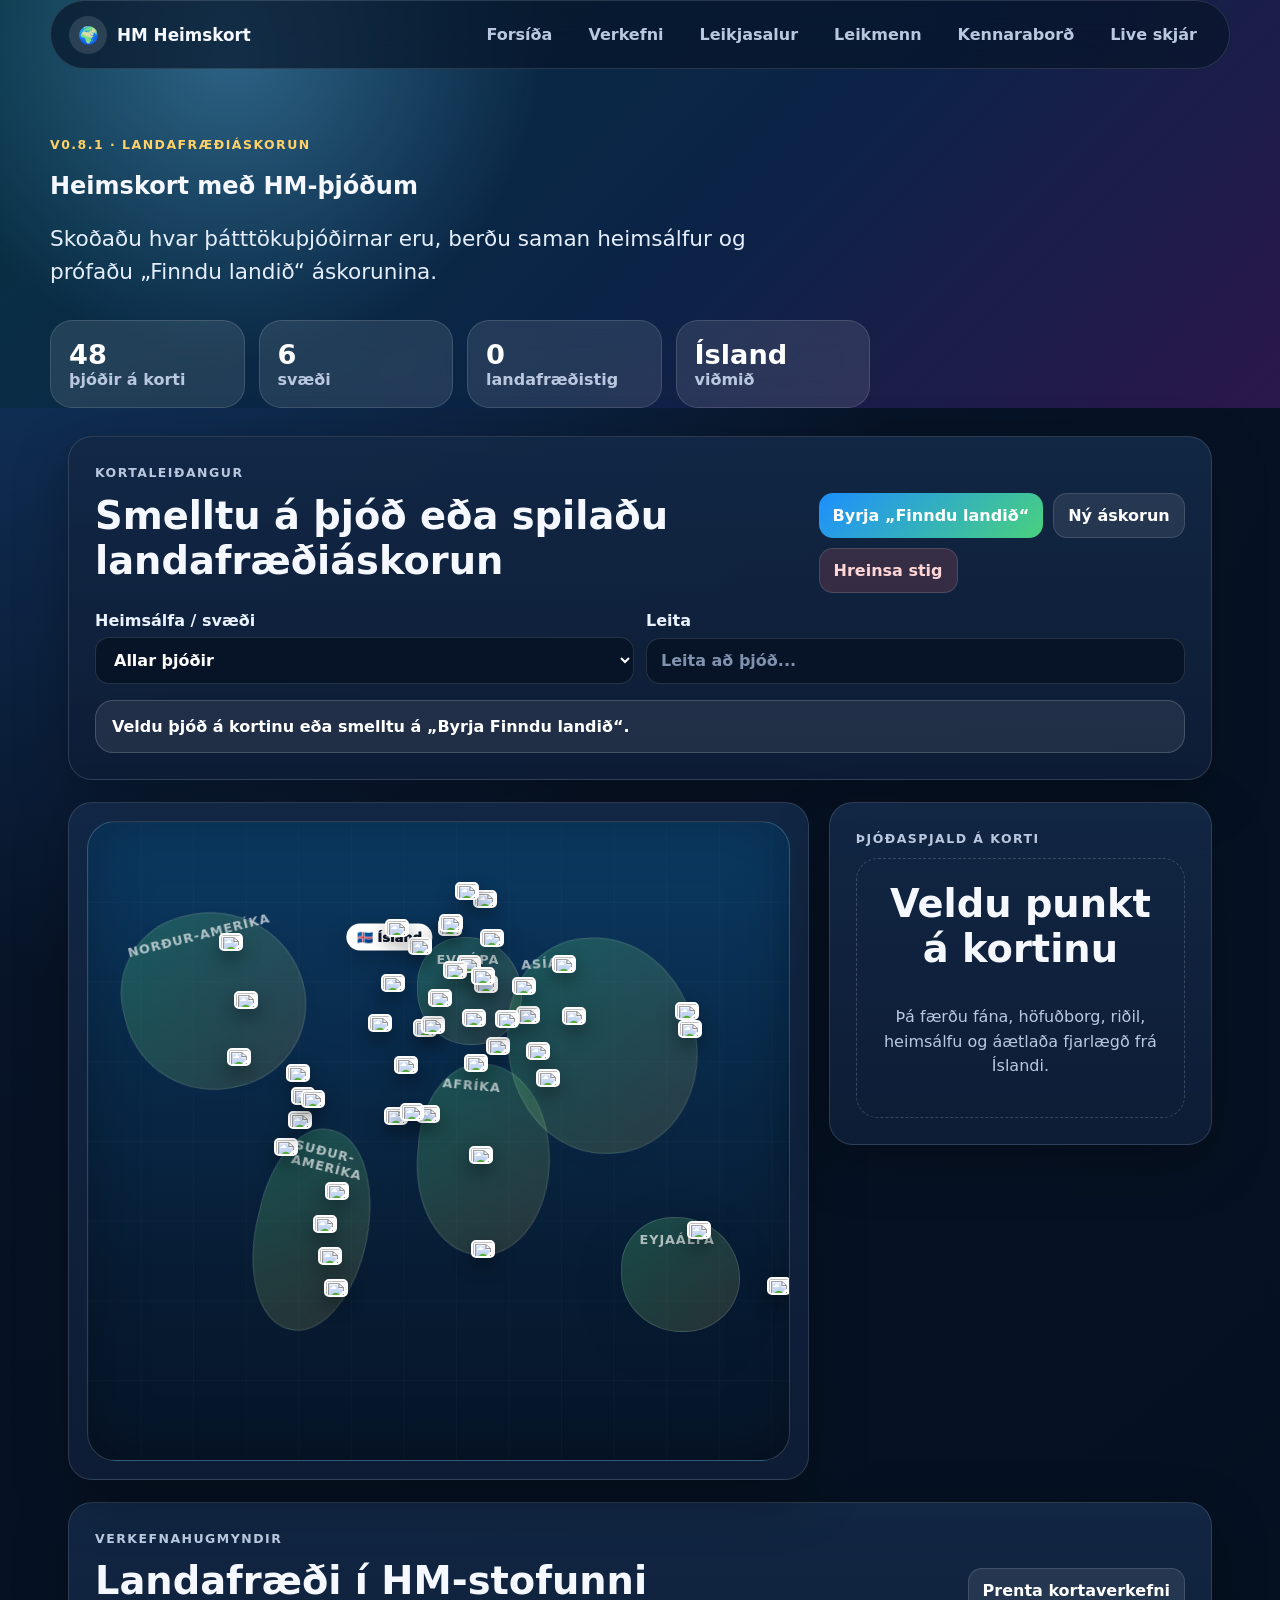
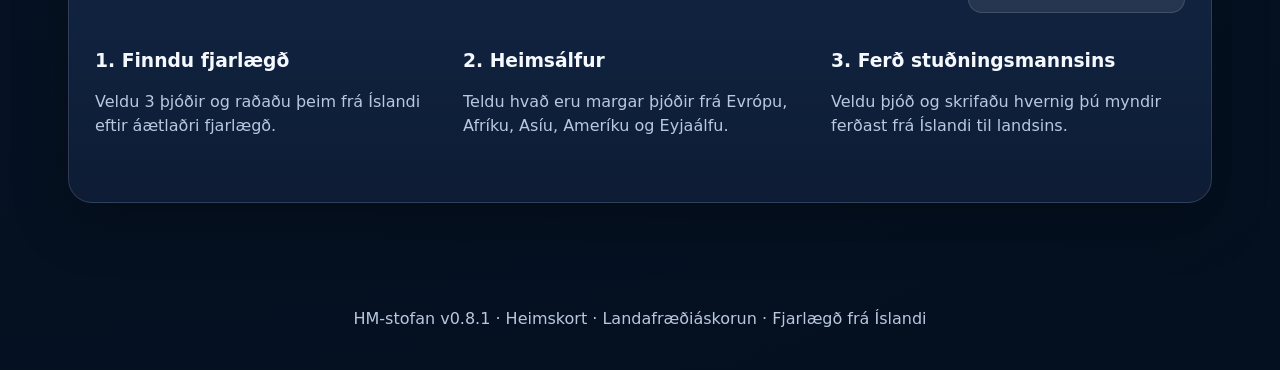
==== commit 36265b3c: "Fix map layout and add player lists" ====
--- a/heimskort.html
+++ b/heimskort.html
@@ -14,12 +14,13 @@
         <a href="index.html">Forsíða</a>
         <a href="verkefni.html">Verkefni</a>
         <a href="leikjasalur.html">Leikjasalur</a>
+        <a href="leikmenn.html">Leikmenn</a>
         <a href="kennarabord.html">Kennaraborð</a>
         <a href="skjar.html">Live skjár</a>
       </div>
     </nav>
     <section class="heroContent compactHero">
-      <p class="eyebrow">v0.8 · Landafræðiáskorun</p>
+      <p class="eyebrow">v0.8.1 · Landafræðiáskorun</p>
       <h1>Heimskort með HM-þjóðum</h1>
       <p class="lead">Skoðaðu hvar þátttökuþjóðirnar eru, berðu saman heimsálfur og prófaðu „Finndu landið“ áskorunina.</p>
       <div class="heroStats">
@@ -93,7 +94,7 @@
   </main>
 
   <footer>
-    <p>HM-stofan v0.8 · Heimskort · Landafræðiáskorun · Fjarlægð frá Íslandi</p>
+    <p>HM-stofan v0.8.1 · Heimskort · Landafræðiáskorun · Fjarlægð frá Íslandi</p>
   </footer>
 
   <script>
@@ -136,13 +137,26 @@
       document.querySelectorAll('.countryDot').forEach(el=>el.remove());
       const filter = $('continentFilter').value;
       const q = $('mapSearch').value.trim().toLowerCase();
-      teams.forEach(t=>{
+      const visible = teams.filter(t=>{
         const base = continentBase(t.continent);
-        const show = (filter==='all' || base===filter) && (!q || t.name.toLowerCase().includes(q) || t.english.toLowerCase().includes(q));
-        if(!show) return;
+        return (filter==='all' || base===filter) && (!q || t.name.toLowerCase().includes(q) || t.english.toLowerCase().includes(q));
+      });
+
+      // Dreifir löndum sem liggja mjög þétt saman, sérstaklega í Evrópu og Mið-Austurlöndum.
+      const placed = [];
+      visible.forEach((t, idx)=>{
+        let displayX = Number(t.x), displayY = Number(t.y);
+        let neighbours = placed.filter(p => Math.abs(p.x-displayX) < 5.2 && Math.abs(p.y-displayY) < 4.8).length;
+        if(neighbours){
+          const angle = (neighbours * 137.5 + idx * 17) * Math.PI / 180;
+          const radius = Math.min(8.5, 2.4 + neighbours * 1.15);
+          displayX = Math.max(5, Math.min(95, displayX + Math.cos(angle) * radius));
+          displayY = Math.max(7, Math.min(93, displayY + Math.sin(angle) * radius));
+        }
+        placed.push({x:displayX,y:displayY});
         const btn = document.createElement('button');
         btn.className = 'countryDot';
-        btn.style.left = t.x + '%'; btn.style.top = t.y + '%';
+        btn.style.left = displayX + '%'; btn.style.top = displayY + '%';
         btn.title = `${t.name} · Riðill ${t.group}`;
         btn.innerHTML = `<img src="${t.flag}" alt=""><span>${t.name}</span>`;
         btn.addEventListener('click',()=>selectTeam(t, btn));
--- a/styles.css
+++ b/styles.css
@@ -260,23 +260,23 @@
 /* v0.8 Heimskort + landafræðiáskorun */
 .mapHero{background:radial-gradient(circle at 18% 12%,rgba(113,199,255,.35),transparent 28%),linear-gradient(135deg,#083344,#0b2346 55%,#2b174b);}
 .mapPreview{background:linear-gradient(135deg,rgba(15,111,79,.18),rgba(113,199,255,.08)),rgba(18,40,70,.96);}
-.mapControlPanel{margin-top:-28px;}
+.mapControlPanel{margin-top:28px;}
 .mapFilters{display:grid;grid-template-columns:1fr 1fr;gap:12px;margin-top:12px;}
 .mapFilters label{display:grid;gap:7px;font-weight:800;color:#eaf2ff;}
 .geoQuestionBox{margin-top:16px;border:1px solid rgba(255,255,255,.16);border-radius:18px;background:rgba(255,255,255,.08);padding:16px;font-weight:900;color:#fff;}
 .geoHint{display:inline-block;margin-left:8px;color:var(--muted);font-size:.92rem;}
 .mapLayout{display:grid;grid-template-columns:minmax(0,1.45fr) minmax(310px,.75fr);gap:20px;align-items:start;}
 .worldMapPanel{padding:18px;overflow:hidden;}
-.worldMap{position:relative;min-height:560px;border-radius:28px;overflow:hidden;border:1px solid rgba(255,255,255,.16);background:linear-gradient(180deg,#0b3a63,#071c34 70%,#061528);box-shadow:inset 0 0 60px rgba(0,0,0,.28);}
+.worldMap{position:relative;min-height:640px;border-radius:28px;overflow:hidden;border:1px solid rgba(255,255,255,.16);background:linear-gradient(180deg,#0b3a63,#071c34 70%,#061528);box-shadow:inset 0 0 60px rgba(0,0,0,.28);}
 .worldMap:before{content:"";position:absolute;inset:0;background-image:linear-gradient(rgba(255,255,255,.045) 1px,transparent 1px),linear-gradient(90deg,rgba(255,255,255,.045) 1px,transparent 1px);background-size:7.5% 12.5%;opacity:.55;}
 .continentBlob{position:absolute;border-radius:45% 55% 48% 52%;background:linear-gradient(135deg,rgba(73,209,125,.25),rgba(255,209,102,.13));border:1px solid rgba(255,255,255,.13);filter:drop-shadow(0 18px 30px rgba(0,0,0,.18));}
 .continentBlob span{position:absolute;left:18px;top:14px;color:rgba(255,255,255,.65);font-weight:900;font-size:.8rem;text-transform:uppercase;letter-spacing:.07em;}
 .northAmerica{left:5%;top:14%;width:26%;height:28%;transform:rotate(-14deg);} .southAmerica{left:24%;top:48%;width:16%;height:32%;transform:rotate(14deg);} .europe{left:47%;top:18%;width:15%;height:17%;} .africa{left:47%;top:38%;width:19%;height:30%;transform:rotate(5deg);} .asia{left:60%;top:18%;width:27%;height:34%;transform:rotate(-4deg);} .oceania{left:76%;top:62%;width:17%;height:18%;}
 .icelandMarker{position:absolute;left:43%;top:18%;transform:translate(-50%,-50%);background:#fff;color:#0f172a;border-radius:999px;padding:6px 10px;font-size:.82rem;font-weight:1000;box-shadow:0 10px 24px rgba(0,0,0,.2);z-index:5;}
 .countryDot{position:absolute;transform:translate(-50%,-50%);z-index:10;border:0;background:transparent;cursor:pointer;display:grid;place-items:center;padding:0;}
-.countryDot img{width:30px;height:22px;object-fit:cover;border-radius:5px;border:2px solid #fff;background:#fff;box-shadow:0 8px 18px rgba(0,0,0,.35);transition:transform .15s ease, box-shadow .15s ease;}
-.countryDot span{position:absolute;top:24px;left:50%;transform:translateX(-50%);white-space:nowrap;font-size:.72rem;font-weight:900;color:#fff;text-shadow:0 2px 8px #000;opacity:0;pointer-events:none;}
-.countryDot:hover img,.countryDot.selected img{transform:scale(1.35);box-shadow:0 10px 26px rgba(255,209,102,.45);} .countryDot:hover span,.countryDot.selected span{opacity:1;}
+.countryDot img{width:24px;height:18px;object-fit:cover;border-radius:5px;border:2px solid #fff;background:#fff;box-shadow:0 8px 18px rgba(0,0,0,.35);transition:transform .15s ease, box-shadow .15s ease;}
+.countryDot span{position:absolute;top:22px;left:50%;transform:translateX(-50%);white-space:nowrap;font-size:.72rem;font-weight:900;color:#fff;text-shadow:0 2px 8px #000;opacity:0;pointer-events:none;}
+.countryDot:hover img,.countryDot.selected img{transform:scale(1.55);box-shadow:0 10px 26px rgba(255,209,102,.45);} .countryDot:hover span,.countryDot.selected span{opacity:1;}
 .countryDot.rightDot img{outline:4px solid #22c55e;} .countryDot.wrongDot img{outline:4px solid #ef4444;}
 .mapInfoPanel{position:sticky;top:16px;}
 .mapInfoEmpty{min-height:260px;display:grid;place-items:center;text-align:center;border:1px dashed rgba(255,255,255,.18);border-radius:22px;padding:18px;}
@@ -288,3 +288,14 @@
 .geoTasksPanel article{min-height:145px;}
 @media(max-width:900px){.mapLayout,.mapFilters{grid-template-columns:1fr}.worldMap{min-height:440px}.countryDot img{width:25px;height:18px}.mapInfoPanel{position:static}.continentBlob span{display:none;}}
 @media print{.mapHero,.mapControlPanel,.mapInfoPanel,.topbar,footer{display:none!important}.mapLayout{display:block}.worldMap{min-height:520px;break-inside:avoid}.countryDot span{opacity:1;color:#0f172a;text-shadow:none}.countryDot img{box-shadow:none}}
+
+
+/* v0.8.1: leikmannalistar */
+.playersBody{background:radial-gradient(circle at top left,#123e68 0,#071b33 48%,#050b18 100%);color:#f8fafc;}
+.playersHero{padding-bottom:44px;}
+.playersLayout{display:grid;grid-template-columns:minmax(260px,.75fr) minmax(0,1.35fr);gap:22px;align-items:start;margin-top:28px;}
+.teamPickerPanel{position:sticky;top:16px;}
+.playerControls{display:grid;gap:12px;margin-top:14px}.playerControls label{font-weight:900;letter-spacing:.02em}.playerControls select,.playerControls input{width:100%;padding:14px;border-radius:16px;border:1px solid rgba(255,255,255,.16);background:#07162a;color:#fff;font-weight:800}.teamListMini{display:grid;gap:8px;max-height:520px;overflow:auto;margin-top:14px;padding-right:4px}.teamMiniBtn{display:flex;align-items:center;gap:10px;border:1px solid rgba(255,255,255,.14);border-radius:16px;padding:10px;background:rgba(255,255,255,.06);color:#fff;cursor:pointer;text-align:left;font-weight:900}.teamMiniBtn img{width:32px;height:22px;object-fit:cover;border-radius:5px;background:#fff}.teamMiniBtn.active,.teamMiniBtn:hover{background:rgba(67,216,162,.18);border-color:rgba(67,216,162,.45)}
+.playerHeaderCard{display:grid;grid-template-columns:auto 1fr auto;gap:18px;align-items:center;background:rgba(255,255,255,.07);border:1px solid rgba(255,255,255,.13);border-radius:26px;padding:18px}.playerHeaderCard img{width:92px;height:62px;object-fit:cover;border-radius:14px;background:#fff}.playerHeaderCard h2{margin:0;font-size:clamp(2rem,4vw,3.6rem)}.statusPill{display:inline-flex;align-items:center;justify-content:center;padding:10px 14px;border-radius:999px;background:rgba(255,209,102,.16);border:1px solid rgba(255,209,102,.35);font-weight:1000;color:#ffe8a3}.playerMetaGrid{display:grid;grid-template-columns:repeat(4,1fr);gap:12px;margin:16px 0}.playerMetaGrid span{display:grid;gap:3px;background:rgba(255,255,255,.07);border:1px solid rgba(255,255,255,.12);border-radius:18px;padding:12px}.playerMetaGrid b{font-size:.76rem;text-transform:uppercase;letter-spacing:.08em;color:#b7c9e9}.playersGrid{display:grid;grid-template-columns:repeat(2,minmax(0,1fr));gap:16px}.positionBox{background:#f8fafc;color:#0f172a;border-radius:22px;padding:16px;border:1px solid rgba(15,23,42,.08);box-shadow:0 18px 40px rgba(0,0,0,.18)}.positionBox h3{margin:0 0 10px;color:#0b2748}.playerList{display:grid;gap:8px}.playerRow{display:grid;grid-template-columns:44px 1fr;gap:10px;align-items:center;background:#eef4fb;border-radius:14px;padding:10px}.playerNumber{font-weight:1000;color:#0b70c9}.playerName{font-weight:1000}.playerClub{font-size:.86rem;color:#475569}.emptyPlayers{background:rgba(255,255,255,.08);border:1px dashed rgba(255,255,255,.28);border-radius:22px;padding:22px;color:#dbeafe}.playersNote{margin-top:16px;color:#cbd5e1}.rosterTextarea{width:100%;min-height:160px;border-radius:18px;border:1px solid rgba(255,255,255,.16);background:#07162a;color:#fff;padding:14px;font-family:ui-monospace,Consolas,monospace}.mapInstructionSpacer{height:16px}
+@media(max-width:950px){.playersLayout{grid-template-columns:1fr}.teamPickerPanel{position:static}.playerHeaderCard{grid-template-columns:1fr}.playerMetaGrid,.playersGrid{grid-template-columns:1fr}.worldMap{min-height:560px}}
+@media print{.playersBody .topbar,.teamPickerPanel,.playerActions,footer{display:none!important}.playersLayout{display:block}.playerHeaderCard,.positionBox{box-shadow:none}.playersBody{background:white;color:#0f172a}.playersBody main{max-width:none}.playersGrid{grid-template-columns:repeat(2,1fr)}}
